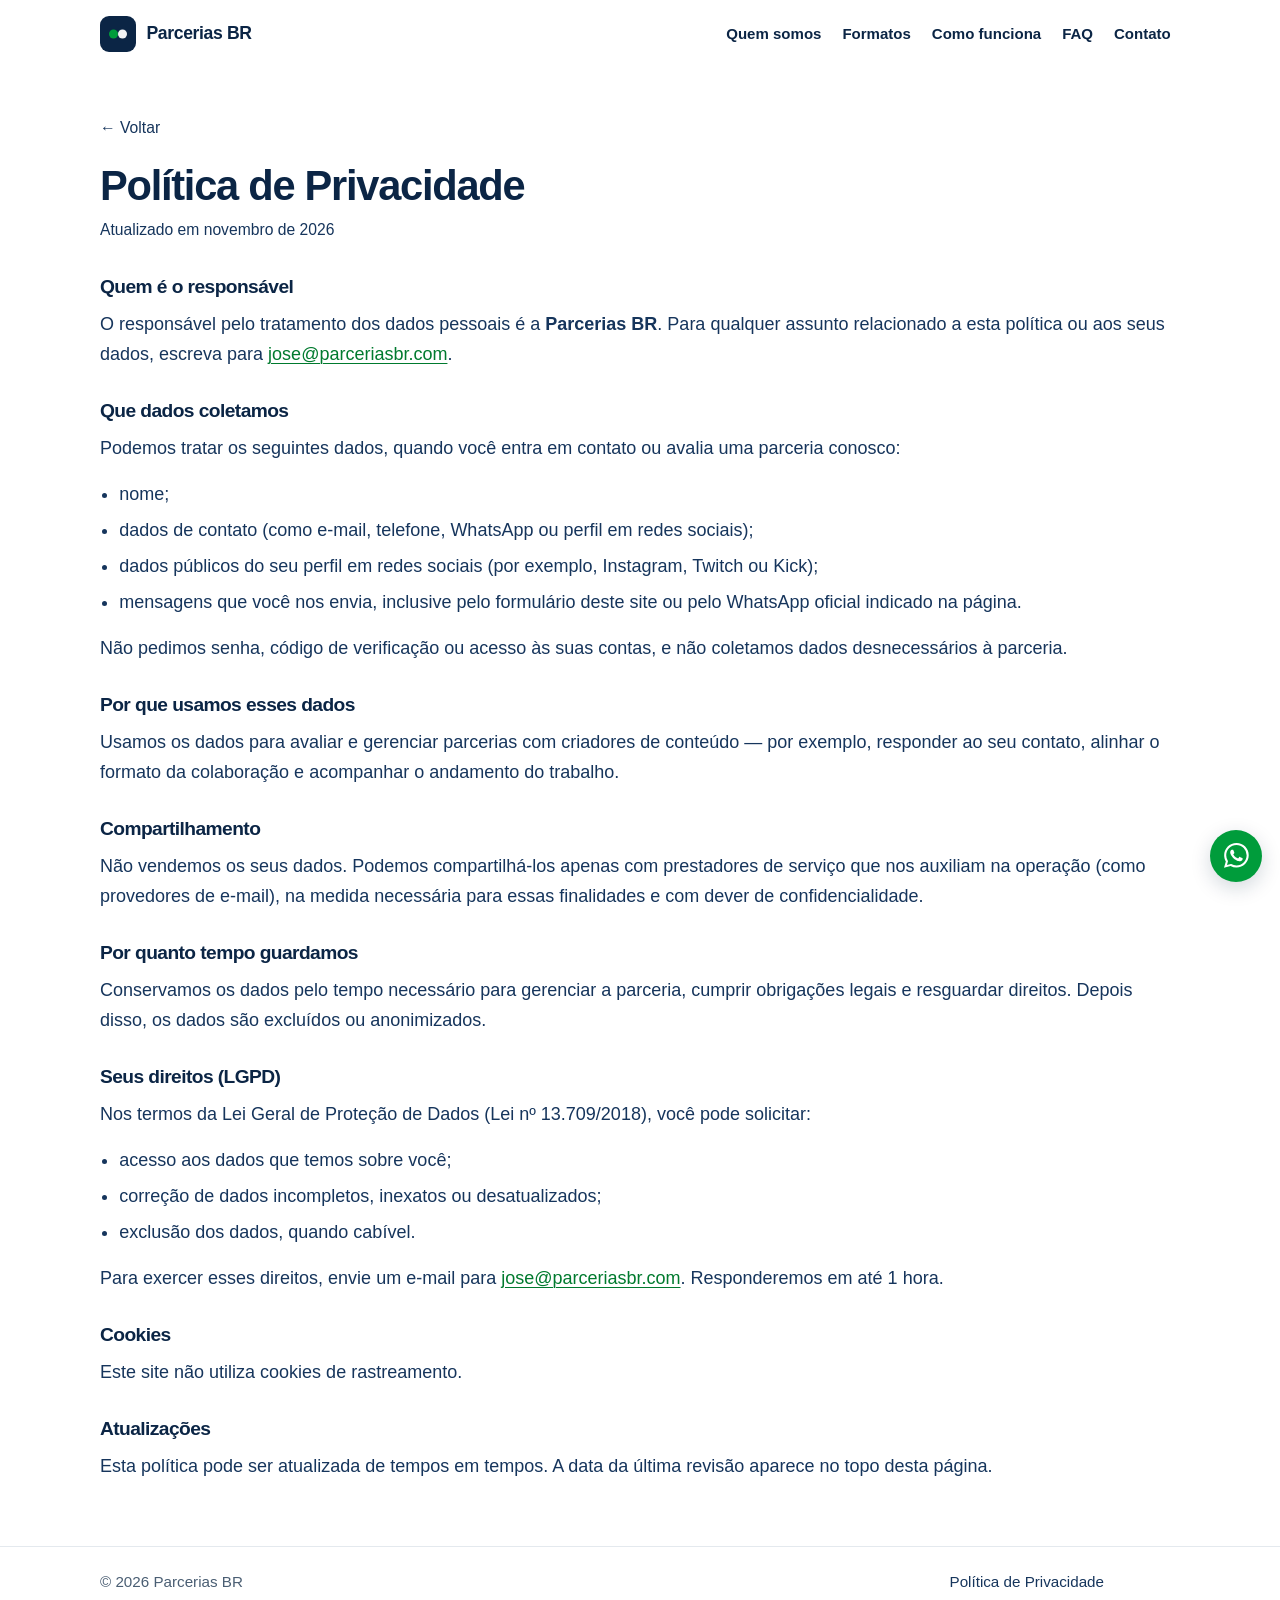
==== privacidade.html @ 5f40da97 "Parcerias BR site" ====
<!DOCTYPE html>
<html lang="pt-BR">
<head>
  <meta charset="utf-8">
  <meta name="viewport" content="width=device-width, initial-scale=1">
  <title>Política de Privacidade — Parcerias BR</title>
  <meta name="description" content="Política de Privacidade da Parcerias BR, em conformidade com a LGPD.">
  <link rel="stylesheet" href="style.css">
</head>
<body id="topo">
  <a class="skip" href="#conteudo">Ir para o conteúdo</a>
  <header class="site-header">
    <div class="wrap">
      <a class="logo" href="index.html">
        <svg class="logo-mark" viewBox="0 0 32 32" aria-hidden="true">
          <rect width="32" height="32" rx="8" fill="#0B2545"/>
          <circle cx="12" cy="16" r="4" fill="#009C3B"/>
          <circle cx="20" cy="16" r="4" fill="#ffffff" fill-opacity="0.95"/>
        </svg>
        Parcerias BR
      </a>
      <button class="menu-toggle" type="button" aria-expanded="false" aria-controls="site-nav" aria-label="Abrir menu">
        <span></span><span></span><span></span>
      </button>
      <nav class="site-nav" id="site-nav" aria-label="Principal">
        <a href="index.html#quem-somos">Quem somos</a>
        <a href="index.html#formatos">Formatos</a>
        <a href="index.html#como-funciona">Como funciona</a>
        <a href="index.html#faq">FAQ</a>
        <a href="index.html#contato">Contato</a>
      </nav>
    </div>
  </header>

  <main id="conteudo">
    <article class="legal">
      <div class="wrap">
        <a class="back" href="index.html">← Voltar</a>
        <h1>Política de Privacidade</h1>
        <p class="updated">Atualizado em novembro de 2026</p>

        <h2>Quem é o responsável</h2>
        <p>O responsável pelo tratamento dos dados pessoais é a <strong>Parcerias BR</strong>. Para qualquer assunto relacionado a esta política ou aos seus dados, escreva para <a href="mailto:jose@parceriasbr.com">jose@parceriasbr.com</a>.</p>

        <h2>Que dados coletamos</h2>
        <p>Podemos tratar os seguintes dados, quando você entra em contato ou avalia uma parceria conosco:</p>
        <ul>
          <li>nome;</li>
          <li>dados de contato (como e-mail, telefone, WhatsApp ou perfil em redes sociais);</li>
          <li>dados públicos do seu perfil em redes sociais (por exemplo, Instagram, Twitch ou Kick);</li>
          <li>mensagens que você nos envia, inclusive pelo formulário deste site ou pelo WhatsApp oficial indicado na página.</li>
        </ul>
        <p>Não pedimos senha, código de verificação ou acesso às suas contas, e não coletamos dados desnecessários à parceria.</p>

        <h2>Por que usamos esses dados</h2>
        <p>Usamos os dados para avaliar e gerenciar parcerias com criadores de conteúdo — por exemplo, responder ao seu contato, alinhar o formato da colaboração e acompanhar o andamento do trabalho.</p>

        <h2>Compartilhamento</h2>
        <p>Não vendemos os seus dados. Podemos compartilhá-los apenas com prestadores de serviço que nos auxiliam na operação (como provedores de e-mail), na medida necessária para essas finalidades e com dever de confidencialidade.</p>

        <h2>Por quanto tempo guardamos</h2>
        <p>Conservamos os dados pelo tempo necessário para gerenciar a parceria, cumprir obrigações legais e resguardar direitos. Depois disso, os dados são excluídos ou anonimizados.</p>

        <h2>Seus direitos (LGPD)</h2>
        <p>Nos termos da Lei Geral de Proteção de Dados (Lei nº 13.709/2018), você pode solicitar:</p>
        <ul>
          <li>acesso aos dados que temos sobre você;</li>
          <li>correção de dados incompletos, inexatos ou desatualizados;</li>
          <li>exclusão dos dados, quando cabível.</li>
        </ul>
        <p>Para exercer esses direitos, envie um e-mail para <a href="mailto:jose@parceriasbr.com">jose@parceriasbr.com</a>. Responderemos em até 1 hora.</p>

        <h2>Cookies</h2>
        <p>Este site não utiliza cookies de rastreamento.</p>

        <h2>Atualizações</h2>
        <p>Esta política pode ser atualizada de tempos em tempos. A data da última revisão aparece no topo desta página.</p>
      </div>
    </article>
  </main>

  <footer class="site-footer">
    <div class="wrap">
      <span>© 2026 Parcerias BR</span>
      <a href="privacidade.html">Política de Privacidade</a>
    </div>
  </footer>
  <a class="float-wa" data-wa href="https://wa.me/60177869724?text=Ol%C3%A1%21%20Recebi%20um%20e-mail%20da%20Parcerias%20BR%20e%20queria%20saber%20mais." target="_blank" rel="noopener noreferrer" aria-label="Falar no WhatsApp">
    <svg viewBox="0 0 24 24" fill="currentColor" aria-hidden="true"><path d="M20.52 3.48A11.86 11.86 0 0 0 12.05 0C5.5 0 .16 5.33.16 11.88c0 2.09.55 4.14 1.59 5.94L0 24l6.34-1.66a11.9 11.9 0 0 0 5.71 1.45h.01c6.55 0 11.89-5.33 11.89-11.89 0-3.17-1.24-6.16-3.43-8.42zM12.06 21.8h-.01a9.87 9.87 0 0 1-5.03-1.38l-.36-.21-3.76.99 1-3.66-.23-.38a9.86 9.86 0 0 1-1.51-5.27c0-5.44 4.43-9.87 9.88-9.87 2.64 0 5.12 1.03 6.98 2.9a9.82 9.82 0 0 1 2.89 6.98c0 5.44-4.43 9.87-9.85 9.87zm5.41-7.4c-.3-.15-1.75-.86-2.02-.96-.27-.1-.47-.15-.67.15-.2.3-.77.96-.94 1.16-.17.2-.35.22-.64.07-.3-.15-1.26-.46-2.4-1.48-.89-.79-1.48-1.76-1.66-2.06-.17-.3-.02-.46.13-.61.13-.13.3-.35.45-.52.15-.17.2-.3.3-.5.1-.2.05-.37-.02-.52-.07-.15-.67-1.61-.92-2.21-.24-.58-.49-.5-.67-.5h-.57c-.2 0-.52.07-.79.37-.27.3-1.04 1.02-1.04 2.48s1.07 2.88 1.22 3.08c.15.2 2.1 3.2 5.08 4.49.71.31 1.26.49 1.69.63.71.23 1.36.2 1.87.12.57-.09 1.75-.71 2-1.4.25-.69.25-1.28.17-1.4-.07-.12-.27-.2-.57-.35z"/></svg>
  </a>
  <a class="back-top" href="#topo" aria-label="Voltar ao topo">
    <svg viewBox="0 0 24 24" fill="none" stroke="currentColor" stroke-width="2.4" stroke-linecap="round" stroke-linejoin="round" aria-hidden="true"><path d="M12 19V5"/><path d="M5 12l7-7 7 7"/></svg>
  </a>
  <div class="toast" id="toast" role="status" aria-live="polite"></div>
  <script src="script.js"></script>
</body>
</html>
---- style.css ----
/* Parcerias BR — mobile-first, no external fonts/frameworks */

:root {
  --navy: #0B2545;
  --navy-soft: #16355C;
  --green: #009C3B;
  --green-dark: #007A2E;
  --bg: #ffffff;
  --bg-alt: #F5F8F7;
  --line: #E4E9EE;
  --muted: #4A5E73;
  --error: #B42318;
  --header-h: 4.25rem;
  --radius: 12px;
  --shadow: 0 8px 28px rgba(11, 37, 69, 0.10);
}

*,
*::before,
*::after { box-sizing: border-box; }

html {
  scroll-behavior: smooth;
  scroll-padding-top: calc(var(--header-h) + 0.75rem);
}

body {
  margin: 0;
  font-family: -apple-system, BlinkMacSystemFont, "Segoe UI", Roboto, "Helvetica Neue", Arial, sans-serif;
  font-size: 1.125rem;
  line-height: 1.65;
  color: var(--navy);
  background: var(--bg);
}

img, svg { display: block; max-width: 100%; }

a {
  color: var(--green-dark);
  text-decoration-thickness: 1px;
  text-underline-offset: 0.15em;
}
a:hover { color: var(--green); }

:focus-visible {
  outline: 2px solid var(--green);
  outline-offset: 3px;
}

.skip {
  position: absolute;
  left: 1rem;
  top: -3rem;
  background: var(--navy);
  color: #fff;
  padding: 0.5rem 0.8rem;
  z-index: 200;
  border-radius: 6px;
}
.skip:focus { top: 0.75rem; }

/* Header */

.site-header {
  position: sticky;
  top: 0;
  z-index: 100;
  background: rgba(255, 255, 255, 0.94);
  backdrop-filter: blur(12px);
  -webkit-backdrop-filter: blur(12px);
  border-bottom: 1px solid transparent;
  transition: box-shadow 0.25s ease, border-color 0.25s ease;
}

.site-header.is-scrolled {
  box-shadow: 0 2px 18px rgba(11, 37, 69, 0.08);
  border-bottom-color: var(--line);
}

.site-header .wrap {
  display: flex;
  align-items: center;
  justify-content: space-between;
  gap: 1rem;
  min-height: var(--header-h);
  padding-top: 0;
  padding-bottom: 0;
}

.logo {
  display: inline-flex;
  align-items: center;
  gap: 0.65rem;
  color: var(--navy);
  text-decoration: none;
  font-weight: 700;
  letter-spacing: -0.02em;
  font-size: 1.1rem;
  z-index: 101;
}
.logo:hover { color: var(--navy); }

.logo-mark {
  width: 36px;
  height: 36px;
  flex-shrink: 0;
}

.menu-toggle {
  display: flex;
  flex-direction: column;
  justify-content: center;
  gap: 5px;
  width: 44px;
  height: 44px;
  padding: 10px;
  border: 0;
  background: transparent;
  cursor: pointer;
  z-index: 101;
}
.menu-toggle span {
  display: block;
  height: 2px;
  width: 100%;
  background: var(--navy);
  border-radius: 1px;
  transition: transform 0.25s ease, opacity 0.2s ease;
}
.menu-toggle[aria-expanded="true"] span:nth-child(1) {
  transform: translateY(7px) rotate(45deg);
}
.menu-toggle[aria-expanded="true"] span:nth-child(2) { opacity: 0; }
.menu-toggle[aria-expanded="true"] span:nth-child(3) {
  transform: translateY(-7px) rotate(-45deg);
}

.site-nav {
  position: fixed;
  inset: 0 0 auto auto;
  top: var(--header-h);
  left: 0;
  right: 0;
  background: #fff;
  border-bottom: 1px solid var(--line);
  padding: 0.5rem 1.25rem 1.25rem;
  display: none;
  flex-direction: column;
  gap: 0.15rem;
  box-shadow: var(--shadow);
}
.site-nav.is-open { display: flex; }

.site-nav a {
  color: var(--navy);
  text-decoration: none;
  font-weight: 550;
  font-size: 1.05rem;
  padding: 0.7rem 0.4rem;
  border-radius: 8px;
}
.site-nav a:hover,
.site-nav a.is-active {
  color: var(--green-dark);
  background: #E8F7EE;
}

body.menu-open { overflow: hidden; }

/* Layout */

.wrap {
  width: min(1080px, calc(100% - 2.5rem));
  margin: 0 auto;
  padding: 1rem 0;
}

main .wrap { padding: 0; }

section { padding: 4rem 0; }

.section-alt {
  background: var(--bg-alt);
  border-top: 1px solid var(--line);
  border-bottom: 1px solid var(--line);
}

h1, h2, h3 {
  margin: 0 0 0.75rem;
  line-height: 1.2;
  letter-spacing: -0.03em;
  color: var(--navy);
}

h1 {
  font-size: clamp(1.85rem, 5.2vw, 3.25rem);
  font-weight: 750;
}

h2 {
  font-size: clamp(1.55rem, 3.4vw, 2.1rem);
  font-weight: 700;
}

h3 {
  font-size: 1.15rem;
  font-weight: 650;
  margin-bottom: 0.4rem;
}

p {
  margin: 0 0 1rem;
  color: var(--navy-soft);
}
p:last-child { margin-bottom: 0; }

.lead {
  font-size: clamp(1.15rem, 2.3vw, 1.35rem);
  line-height: 1.55;
  max-width: 34em;
}

.section-intro {
  max-width: 36em;
  font-size: 1.15rem;
}

/* Buttons */

.btn-row {
  display: flex;
  flex-wrap: wrap;
  gap: 0.75rem;
  align-items: center;
}

.btn {
  display: inline-flex;
  align-items: center;
  justify-content: center;
  gap: 0.5rem;
  background: var(--green);
  color: #fff;
  text-decoration: none;
  font-weight: 650;
  font-size: 1.05rem;
  padding: 0.95rem 1.5rem;
  border-radius: 10px;
  line-height: 1.2;
  border: 2px solid var(--green);
  cursor: pointer;
  font-family: inherit;
}
.btn:hover {
  background: var(--green-dark);
  border-color: var(--green-dark);
  color: #fff;
}

.btn-secondary {
  background: transparent;
  color: var(--navy);
  border-color: var(--navy);
}
.btn-secondary:hover {
  background: var(--navy);
  color: #fff;
  border-color: var(--navy);
}

.btn svg {
  width: 1.2rem;
  height: 1.2rem;
  flex-shrink: 0;
}

.btn-ghost {
  background: transparent;
  color: var(--navy);
  border-color: var(--line);
  font-weight: 600;
  padding: 0.7rem 1.1rem;
  font-size: 0.98rem;
}
.btn-ghost:hover {
  background: var(--bg-alt);
  color: var(--navy);
  border-color: #cfd7de;
}

/* Hero */

.hero {
  position: relative;
  overflow: hidden;
  padding: 0;
  min-height: 0;
  display: flex;
  align-items: center;
  border: 0;
}

.hero-bg {
  position: absolute;
  inset: 0;
  pointer-events: none;
  overflow: hidden;
  background:
    radial-gradient(1200px 500px at 10% -10%, rgba(0, 156, 59, 0.16), transparent 55%),
    radial-gradient(900px 500px at 100% 10%, rgba(11, 37, 69, 0.14), transparent 50%),
    linear-gradient(180deg, #f3faf6 0%, #ffffff 55%, #ffffff 100%);
}

.blob {
  position: absolute;
  border-radius: 50%;
  filter: blur(50px);
  opacity: 0.55;
  animation: drift 22s ease-in-out infinite;
}
.blob-a {
  width: 28rem;
  height: 28rem;
  background: #009C3B;
  top: -8rem;
  left: -6rem;
  opacity: 0.22;
}
.blob-b {
  width: 24rem;
  height: 24rem;
  background: #0B2545;
  top: 15%;
  right: -7rem;
  opacity: 0.16;
  animation-delay: -7s;
  animation-duration: 26s;
}
.blob-c {
  width: 18rem;
  height: 18rem;
  background: #2ecc71;
  bottom: -5rem;
  left: 35%;
  opacity: 0.16;
  animation-delay: -12s;
  animation-duration: 20s;
}

@keyframes drift {
  0%, 100% { transform: translate(0, 0) scale(1); }
  40% { transform: translate(4%, 8%) scale(1.08); }
  70% { transform: translate(-5%, 3%) scale(0.96); }
}

.hero .wrap {
  position: relative;
  z-index: 1;
  padding: 3.5rem 0 3rem;
}

.hero-content { max-width: 40rem; }

.hero-content.is-ready h1,
.hero-content.is-ready .lead,
.hero-content.is-ready .btn-row {
  animation: fade-up 0.8s ease both;
}
.hero-content.is-ready .lead { animation-delay: 0.12s; }
.hero-content.is-ready .btn-row { animation-delay: 0.24s; }

@keyframes fade-up {
  from { opacity: 0; transform: translateY(16px); }
  to { opacity: 1; transform: translateY(0); }
}


/* Dicas de segurança — prominent, right under hero */

.dicas {
  padding: 2.4rem 0 2.6rem;
  background: #E8F7EE;
  border-top: 1px solid #cfe8d8;
  border-bottom: 1px solid #cfe8d8;
}

.dicas h2 { margin-bottom: 1.1rem; }

.dicas-list {
  list-style: none;
  margin: 0;
  padding: 0;
  display: grid;
  gap: 0.85rem;
}

.dicas-item {
  display: grid;
  grid-template-columns: 2.75rem 1fr;
  gap: 0.85rem;
  align-items: start;
  background: #fff;
  border: 1px solid #cfe8d8;
  border-radius: 14px;
  padding: 1.1rem 1.15rem 1.15rem;
}

.dicas-item .icon {
  width: 2.75rem;
  height: 2.75rem;
  border-radius: 10px;
  background: #E8F7EE;
  color: var(--green-dark);
  display: flex;
  align-items: center;
  justify-content: center;
}

.dicas-item .icon svg { width: 1.3rem; height: 1.3rem; }

.dicas-item p {
  margin: 0;
  font-size: 1.05rem;
  font-weight: 550;
  color: var(--navy);
  line-height: 1.45;
}

/* Reveal */

.reveal {
  opacity: 0;
  transform: translateY(18px);
  transition: opacity 0.7s ease, transform 0.7s ease;
}
.reveal.is-visible {
  opacity: 1;
  transform: none;
}

/* Stepper */

.stepper {
  margin-top: 2rem;
  background: #fff;
  border: 1px solid var(--line);
  border-radius: 16px;
  overflow: hidden;
  box-shadow: 0 4px 20px rgba(11, 37, 69, 0.04);
}

.stepper-tabs {
  display: grid;
  grid-template-columns: 1fr;
  border-bottom: 1px solid var(--line);
}

.step-tab {
  appearance: none;
  background: var(--bg-alt);
  border: 0;
  border-bottom: 1px solid var(--line);
  text-align: left;
  padding: 1rem 1.15rem;
  cursor: pointer;
  font-family: inherit;
  color: var(--navy-soft);
  transition: background 0.2s ease, color 0.2s ease;
}
.step-tab:last-child { border-bottom: 0; }
.step-tab[aria-selected="true"] {
  background: #fff;
  color: var(--navy);
  box-shadow: inset 4px 0 0 var(--green);
}
.step-kicker {
  display: block;
  font-size: 0.75rem;
  font-weight: 700;
  letter-spacing: 0.07em;
  text-transform: uppercase;
  color: var(--green-dark);
  margin-bottom: 0.2rem;
}
.step-tab[aria-selected="false"] .step-kicker { color: var(--muted); }
.step-tab-title {
  display: block;
  font-size: 1rem;
  font-weight: 650;
  line-height: 1.3;
  letter-spacing: -0.01em;
}

.stepper-panel {
  padding: 1.5rem 1.25rem 1.75rem;
  min-height: 8.5rem;
}
.stepper-panel h3 {
  font-size: 1.35rem;
  margin-bottom: 0.6rem;
}
.stepper-panel p {
  font-size: 1.08rem;
  max-width: 38em;
}
.step-panel { display: none; }
.step-panel.is-active { display: block; }
.step-panel.is-active.is-animating {
  animation: fade-up 0.4s ease both;
}

.step-icon {
  width: 3rem;
  height: 3rem;
  border-radius: 10px;
  background: #E8F7EE;
  color: var(--green-dark);
  display: flex;
  align-items: center;
  justify-content: center;
  margin-bottom: 1rem;
}
.step-icon svg { width: 1.45rem; height: 1.45rem; }

/* Trust cards */

.trust {
  list-style: none;
  margin: 1.75rem 0 0;
  padding: 0;
  display: grid;
  gap: 1rem;
}

.trust-card {
  background: #fff;
  border: 1px solid var(--line);
  border-radius: 14px;
  padding: 1.4rem 1.25rem 1.5rem;
  transition: transform 0.25s ease, box-shadow 0.25s ease, border-color 0.25s ease;
}
.trust-card:hover,
.trust-card:focus-within {
  transform: translateY(-6px);
  box-shadow: var(--shadow);
  border-color: #cfe8d8;
}

.trust-card .icon {
  width: 2.75rem;
  height: 2.75rem;
  border-radius: 10px;
  background: #E8F7EE;
  color: var(--green-dark);
  display: flex;
  align-items: center;
  justify-content: center;
  margin-bottom: 0.9rem;
}
.trust-card .icon svg { width: 1.3rem; height: 1.3rem; }
.trust-card h3 { margin-bottom: 0.35rem; }
.trust-card p { margin: 0; font-size: 1.02rem; }

/* FAQ */

.faq-list {
  margin-top: 1.5rem;
  border-top: 1px solid var(--line);
}

.faq-item { border-bottom: 1px solid var(--line); }
.faq-item h3 { margin: 0; font-size: inherit; font-weight: inherit; letter-spacing: 0; }

.faq-q {
  width: 100%;
  appearance: none;
  background: transparent;
  border: 0;
  padding: 1.15rem 2.5rem 1.15rem 0;
  text-align: left;
  font-family: inherit;
  font-size: 1.08rem;
  font-weight: 650;
  color: var(--navy);
  cursor: pointer;
  position: relative;
  letter-spacing: -0.01em;
}
.faq-q::after {
  content: "";
  position: absolute;
  right: 0.15rem;
  top: 50%;
  width: 0.6rem;
  height: 0.6rem;
  border-right: 2px solid var(--navy);
  border-bottom: 2px solid var(--navy);
  transform: translateY(-70%) rotate(45deg);
  transition: transform 0.2s ease;
}
.faq-q[aria-expanded="true"]::after {
  transform: translateY(-30%) rotate(225deg);
}

.faq-a {
  display: none;
  padding: 0 0 1.2rem;
  color: var(--navy-soft);
  max-width: 42em;
}
.faq-item.is-open .faq-a { display: block; }

.safety-note {
  margin-top: 1.75rem;
  padding: 1.1rem 1.2rem;
  background: #E8F7EE;
  border-radius: 12px;
  color: var(--navy-soft);
  font-size: 1.02rem;
}

/* Contact */

.contact-grid {
  display: grid;
  gap: 2rem;
  margin-top: 1.5rem;
}

.form {
  display: grid;
  gap: 1rem;
}

.field label {
  display: block;
  font-weight: 650;
  font-size: 0.95rem;
  margin-bottom: 0.35rem;
}

.field input,
.field textarea {
  width: 100%;
  font: inherit;
  font-size: 1.02rem;
  color: var(--navy);
  background: #fff;
  border: 1px solid #cfd7de;
  border-radius: 10px;
  padding: 0.75rem 0.9rem;
  transition: border-color 0.15s ease, box-shadow 0.15s ease;
}
.field textarea { min-height: 8.5rem; resize: vertical; }

.field input:focus,
.field textarea:focus {
  outline: none;
  border-color: var(--green);
  box-shadow: 0 0 0 3px rgba(0, 156, 59, 0.18);
}

.field.is-invalid input,
.field.is-invalid textarea {
  border-color: var(--error);
  box-shadow: 0 0 0 3px rgba(180, 35, 24, 0.12);
}

.field-error {
  display: none;
  color: var(--error);
  font-size: 0.88rem;
  margin-top: 0.3rem;
}
.field.is-invalid .field-error { display: block; }

.form-actions {
  display: flex;
  flex-wrap: wrap;
  gap: 0.7rem;
  align-items: center;
  margin-top: 0.25rem;
}

.contact-aside {
  background: var(--bg-alt);
  border: 1px solid var(--line);
  border-radius: 16px;
  padding: 1.5rem 1.3rem;
}

.contact-aside h3 { margin-bottom: 0.35rem; }
.contact-email {
  font-size: 1.15rem;
  font-weight: 700;
  color: var(--navy);
  text-decoration: none;
  border-bottom: 2px solid var(--green);
}
.contact-email:hover { color: var(--green-dark); }

.contact-aside .btn-row { margin-top: 1.1rem; }
.contact-aside .note {
  margin-top: 1rem;
  color: var(--muted);
  font-size: 0.98rem;
}

/* Footer */

.site-footer {
  border-top: 1px solid var(--line);
  font-size: 0.95rem;
  color: var(--muted);
  padding: 0.4rem 0 5.5rem;
}
.site-footer .wrap {
  display: flex;
  align-items: center;
  justify-content: space-between;
  gap: 1rem;
  flex-wrap: wrap;
  padding-right: 4.75rem;
}
.site-footer a {
  color: var(--navy-soft);
  text-decoration: none;
}
.site-footer a:hover {
  color: var(--green-dark);
  text-decoration: underline;
}

/* Legal */

.legal { padding: 2.75rem 0 4rem; }
.legal h1 {
  font-size: clamp(1.9rem, 5vw, 2.6rem);
  margin-bottom: 0.4rem;
}
.updated {
  color: var(--muted);
  font-size: 0.98rem;
  margin-bottom: 2rem;
}
.legal h2 { margin-top: 1.85rem; font-size: 1.2rem; }
.legal p, .legal li { color: var(--navy-soft); }
.legal ul { margin: 0 0 1rem; padding-left: 1.2rem; }
.legal li { margin-bottom: 0.4rem; }
.back {
  display: inline-block;
  margin-bottom: 1.25rem;
  color: var(--navy-soft);
  text-decoration: none;
  font-size: 0.98rem;
}
.back:hover { color: var(--green-dark); }

/* Floating controls */

.float-wa,
.back-top {
  position: fixed;
  right: 1.1rem;
  z-index: 90;
  width: 3.25rem;
  height: 3.25rem;
  border-radius: 50%;
  display: flex;
  align-items: center;
  justify-content: center;
  text-decoration: none;
  border: 0;
  cursor: pointer;
  box-shadow: 0 6px 20px rgba(11, 37, 69, 0.18);
}

.float-wa {
  bottom: 1.15rem;
  background: var(--green);
  color: #fff;
}
.float-wa:hover { background: var(--green-dark); color: #fff; }
.float-wa svg { width: 1.55rem; height: 1.55rem; }

.back-top {
  bottom: 4.75rem;
  background: var(--navy);
  color: #fff;
  opacity: 0;
  pointer-events: none;
  transform: translateY(8px);
  transition: opacity 0.25s ease, transform 0.25s ease;
}
.back-top.is-visible {
  opacity: 1;
  pointer-events: auto;
  transform: none;
}
.back-top:hover { background: var(--navy-soft); color: #fff; }
.back-top svg { width: 1.25rem; height: 1.25rem; }

/* Toast */

.toast {
  position: fixed;
  left: 50%;
  bottom: 1.4rem;
  transform: translateX(-50%) translateY(12px);
  background: var(--navy);
  color: #fff;
  padding: 0.7rem 1.1rem;
  border-radius: 999px;
  font-size: 0.95rem;
  font-weight: 550;
  z-index: 120;
  opacity: 0;
  pointer-events: none;
  transition: opacity 0.25s ease, transform 0.25s ease;
  box-shadow: var(--shadow);
}
.toast.is-on {
  opacity: 1;
  transform: translateX(-50%) translateY(0);
}

/* Desktop */

@media (min-width: 800px) {
  .wrap { width: min(1080px, calc(100% - 4rem)); }

  .menu-toggle { display: none; }

  .site-nav {
    position: static;
    display: flex;
    flex-direction: row;
    align-items: center;
    gap: 0.15rem;
    padding: 0;
    background: transparent;
    border: 0;
    box-shadow: none;
    inset: auto;
  }
  .site-nav a {
    font-size: 0.94rem;
    padding: 0.45rem 0.58rem;
  }
  .site-nav a.is-active { background: transparent; }
  .site-nav a.is-active {
    box-shadow: inset 0 -2px 0 var(--green);
    border-radius: 0;
    background: transparent;
  }

  section { padding: 5rem 0; }

  .hero .wrap { padding: 4.75rem 0 3.75rem; }
  .hero-content { max-width: 54rem; }


  .dicas { padding: 2.75rem 0 3rem; }
  .dicas-list { grid-template-columns: 1fr 1fr 1fr; gap: 1.1rem; }
  .dicas-item { grid-template-columns: 1fr; min-height: 100%; }

  .stepper-tabs {
    grid-template-columns: 1fr 1fr 1fr;
  }
  .step-tab {
    border-bottom: 0;
    border-right: 1px solid var(--line);
    padding: 1.15rem 1.25rem 1.25rem;
  }
  .step-tab:last-child { border-right: 0; }
  .step-tab[aria-selected="true"] {
    box-shadow: inset 0 3px 0 var(--green);
  }

  .stepper-panel { padding: 2rem 2rem 2.15rem; min-height: 10.5rem; }

  .trust {
    grid-template-columns: 1fr 1fr 1fr;
    gap: 1.15rem;
  }

  .contact-grid {
    grid-template-columns: 1.35fr 0.85fr;
    gap: 2.25rem;
    align-items: start;
  }

  .site-footer { padding-bottom: 2.25rem; }
}


@media (max-width: 799px) {
  .hero .wrap { padding: 1.9rem 0 1.3rem; }
  .dicas { padding: 1.4rem 0 2.4rem; }
  .dicas h2 { margin-bottom: 0.75rem; }
  .dicas-list { gap: 0.65rem; }
  .dicas-item { padding: 0.85rem 1rem; }
}

@media (prefers-reduced-motion: reduce) {
  html { scroll-behavior: auto; }
  .blob { animation: none !important; }
  .hero-content.is-ready h1,
  .hero-content.is-ready .lead,
  .hero-content.is-ready .btn-row,
  .step-panel.is-active.is-animating {
    animation: none !important;
  }
  .reveal {
    opacity: 1 !important;
    transform: none !important;
    transition: none !important;
  }
  .trust-card,
  .trust-card:hover {
    transition: none;
    transform: none;
  }
  .back-top,
  .toast,
  .menu-toggle span { transition: none; }
}
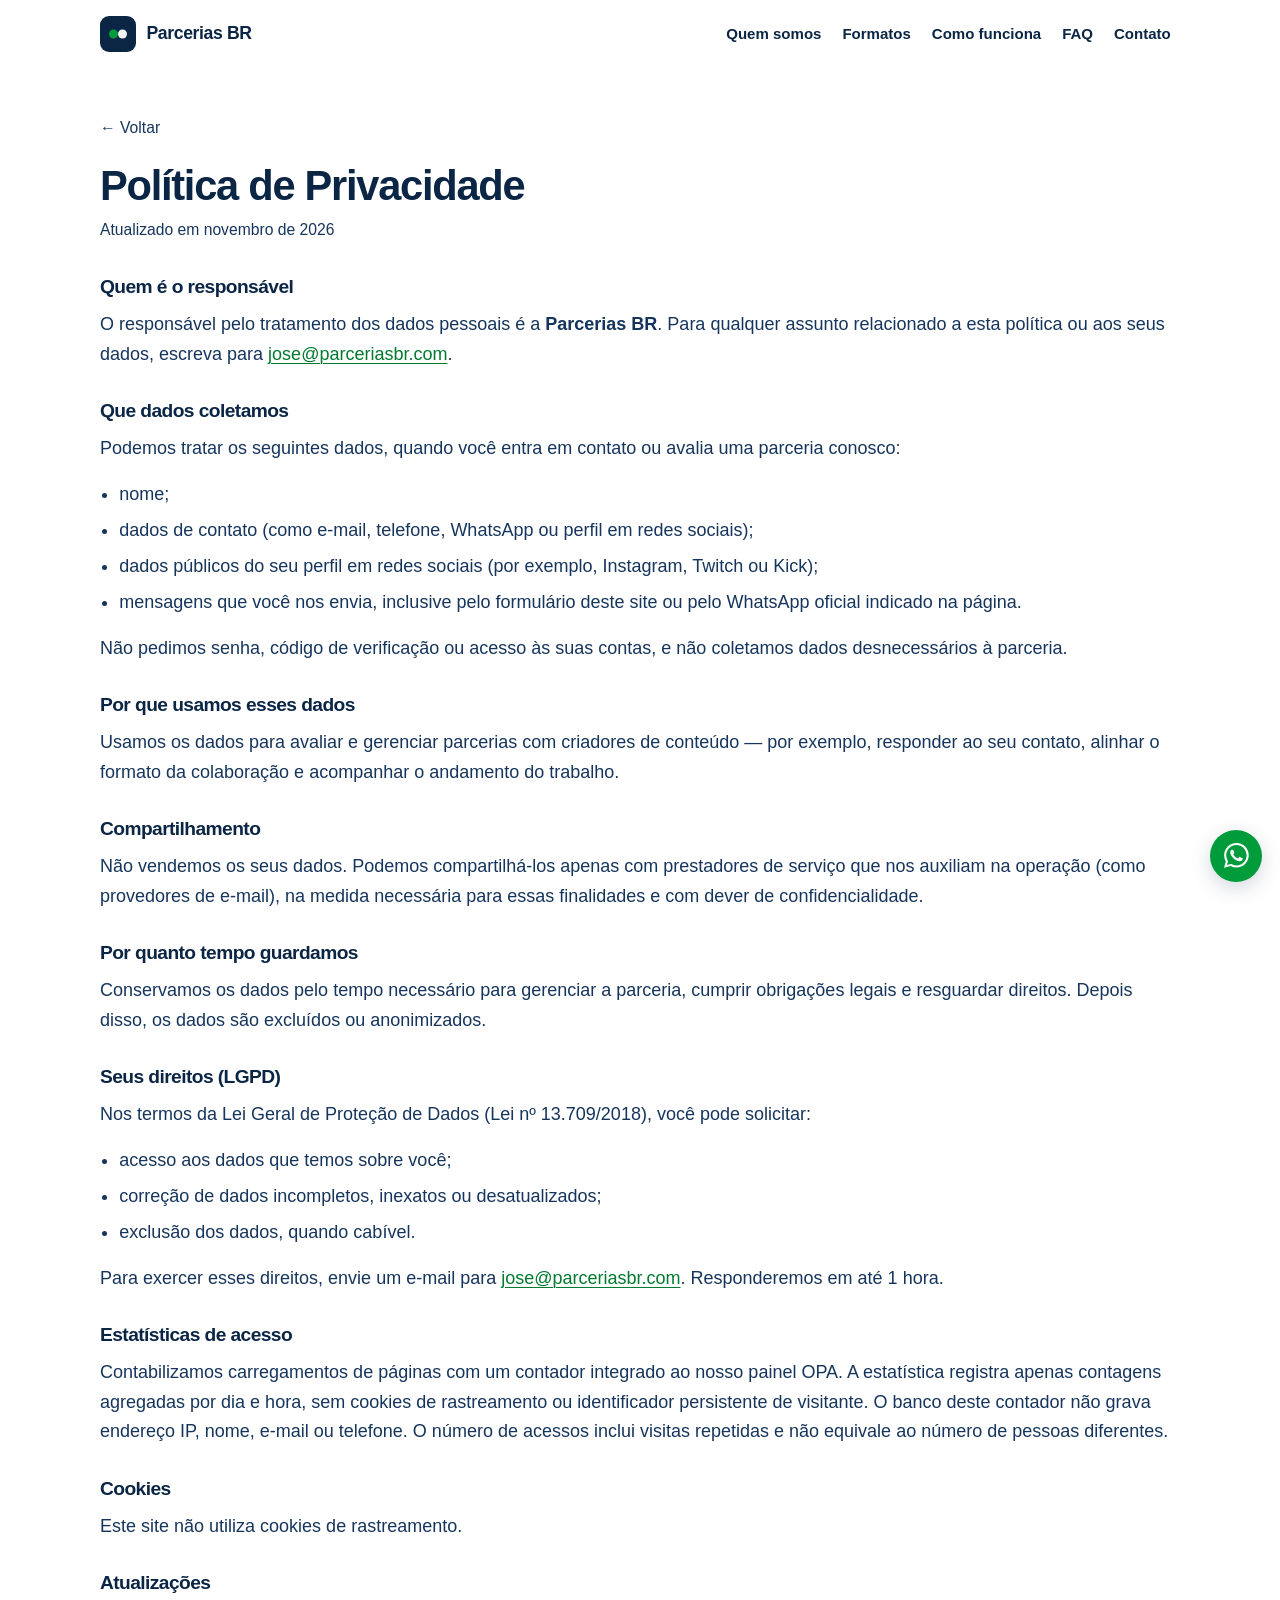
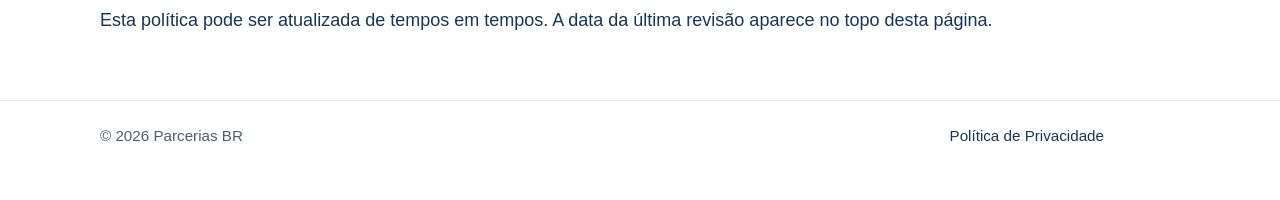
==== commit 657a0d95: "Add aggregate page-view reporting to OPA dashboard" ====
--- a/privacidade.html
+++ b/privacidade.html
@@ -70,6 +70,9 @@
         </ul>
         <p>Para exercer esses direitos, envie um e-mail para <a href="mailto:jose@parceriasbr.com">jose@parceriasbr.com</a>. Responderemos em até 1 hora.</p>
 
+        <h2>Estatísticas de acesso</h2>
+        <p>Contabilizamos carregamentos de páginas com um contador integrado ao nosso painel OPA. A estatística registra apenas contagens agregadas por dia e hora, sem cookies de rastreamento ou identificador persistente de visitante. O banco deste contador não grava endereço IP, nome, e-mail ou telefone. O número de acessos inclui visitas repetidas e não equivale ao número de pessoas diferentes.</p>
+
         <h2>Cookies</h2>
         <p>Este site não utiliza cookies de rastreamento.</p>
 
@@ -92,6 +95,7 @@
     <svg viewBox="0 0 24 24" fill="none" stroke="currentColor" stroke-width="2.4" stroke-linecap="round" stroke-linejoin="round" aria-hidden="true"><path d="M12 19V5"/><path d="M5 12l7-7 7 7"/></svg>
   </a>
   <div class="toast" id="toast" role="status" aria-live="polite"></div>
+  <script defer src="opa-analytics.js"></script>
   <script src="script.js"></script>
 </body>
 </html>
